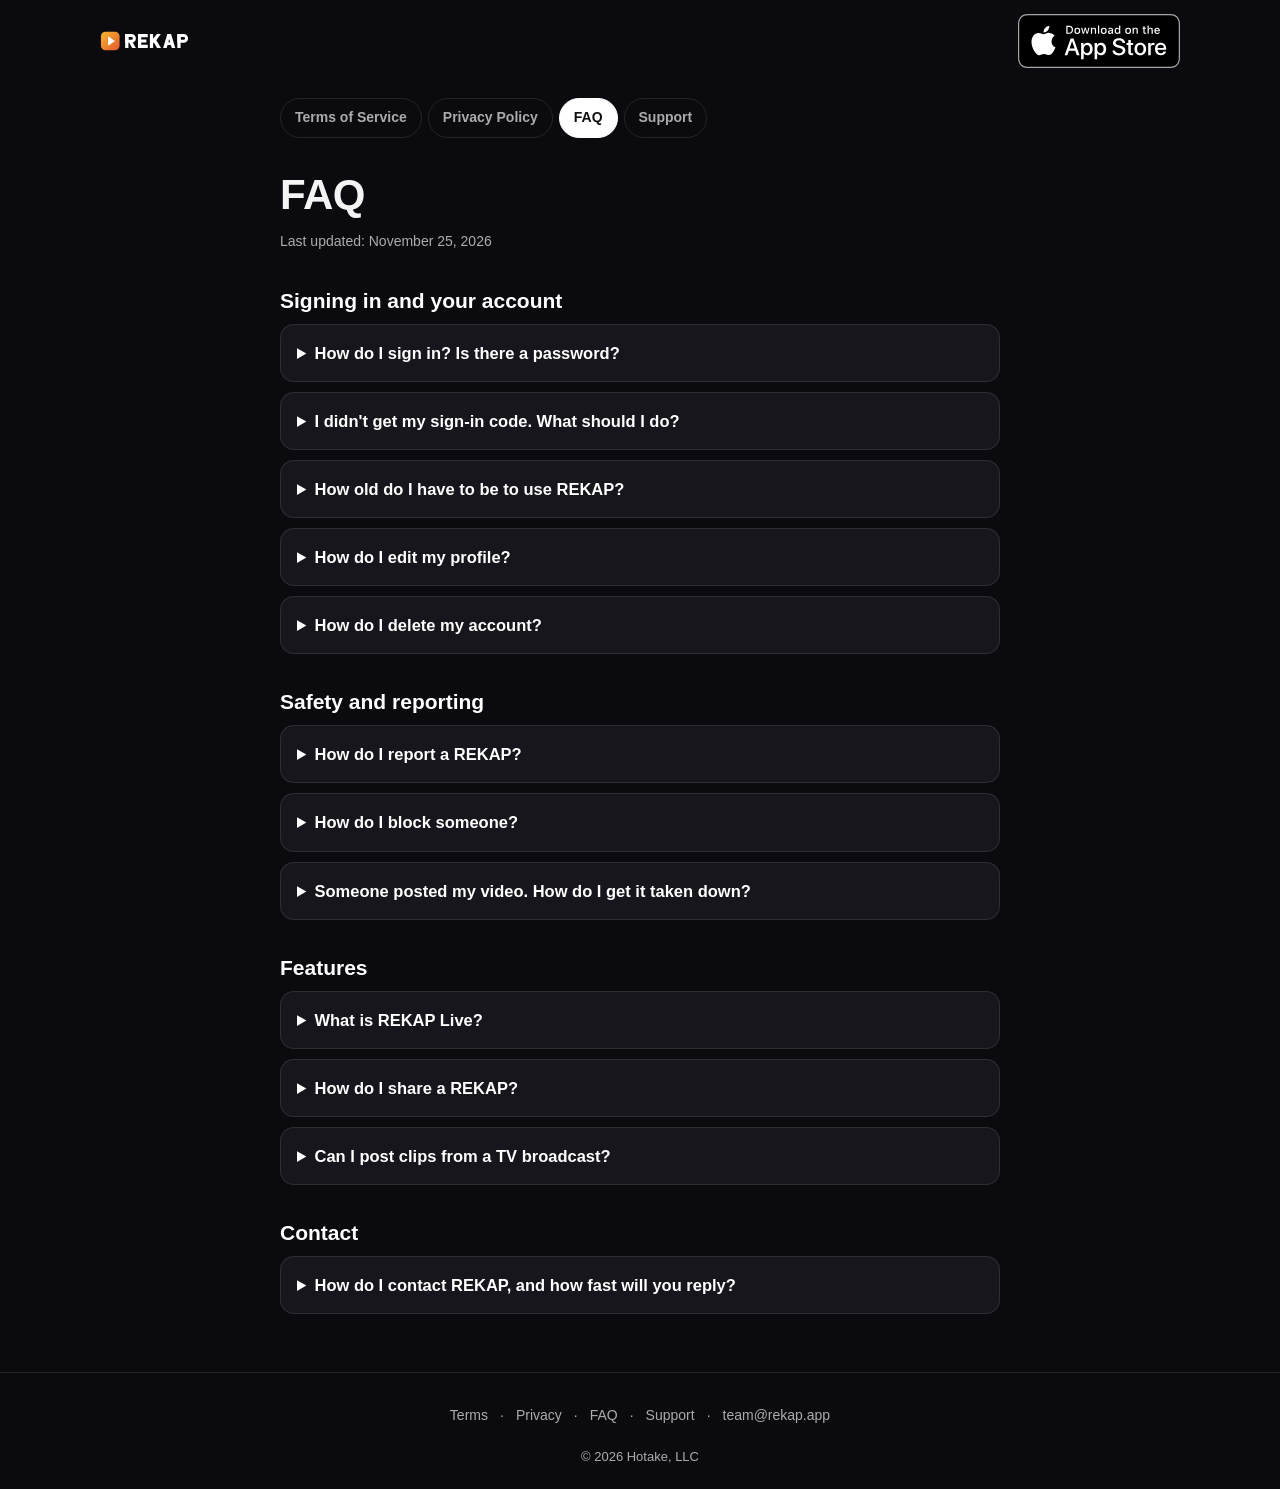
==== faq/index.html @ 183a6a72 "REKAP website: new landing (REVENUE + SPORTS designs, app screens, App Store badge) (static, rendere" ====
<!DOCTYPE html>
<html lang="en">
<head>
    <meta charset="utf-8">
    <meta name="viewport" content="width=device-width, initial-scale=1, viewport-fit=cover">
    <meta name="theme-color" content="#0b0b0f">
    <meta name="color-scheme" content="dark">
    <title>FAQ · REKAP</title>
    
<meta name="rekap-build" content="19198b7aa1d1">
<link rel="icon" href="../static/img/brand/favicon.svg" type="image/svg+xml">
<link rel="icon" href="../static/img/brand/favicon-32.png" type="image/png" sizes="32x32">
<link rel="apple-touch-icon" href="../static/img/brand/apple-touch-icon.png" sizes="180x180">
<link rel="canonical" href="https://rekap.app/faq">
<meta property="og:type" content="website">
<meta property="og:site_name" content="REKAP">
<meta property="og:url" content="https://rekap.app/faq">
<meta property="og:title" content="FAQ · REKAP">
<meta property="og:description" content="Answers about sign-in, age rules, reporting, deleting your account and more.">
<meta property="og:image" content="https://rekap.app/static/img/brand/rekap-og.png">
<meta property="og:image:width" content="1200">
<meta property="og:image:height" content="630">
<meta property="og:image:alt" content="REKAP">

<meta name="twitter:card" content="summary_large_image">
<meta name="twitter:title" content="FAQ · REKAP">
<meta name="twitter:description" content="Answers about sign-in, age rules, reporting, deleting your account and more.">
<meta name="twitter:image" content="https://rekap.app/static/img/brand/rekap-og.png">


<meta name="description" content="Answers about sign-in, age rules, reporting, deleting your account and more.">

    <link rel="stylesheet" href="../static/css/rekap-pages.css">
</head>
<body class="pg-legal">

<header class="pg-top">
    <a href="../index.html" class="pg-top-logo" aria-label="REKAP home"><img src="../static/img/brand/rekap-logo.svg" alt="REKAP" width="112" height="28"></a>
    <a class="pg-badge" href="../index.html#app-store-soon" data-cta="app-store-header"><img src="../static/img/badges/download-on-the-app-store.svg" alt="Download on the App Store" width="120" height="40"></a>
</header>
<main class="pg-doc">
    <nav class="pg-tabs" aria-label="Help and legal pages">
        <a href="../terms/index.html">Terms of Service</a><a href="../privacy/index.html">Privacy Policy</a><a href="../faq/index.html" aria-current="page">FAQ</a><a href="../support/index.html">Support</a>
    </nav>
    <h1>FAQ</h1>
    <p class="pg-updated">Last updated: <time datetime="2026-11-25">November 25, 2026</time></p>
    <article class="pg-prose">
        <section id="account">
  <h2>Signing in and your account</h2>
    <details>
    <summary>How do I sign in? Is there a password?</summary>
    <p>There are no passwords. Enter your email address and we'll email you a 6-digit code. Type it in to sign in. The code works for 10 minutes and you get 5 tries. If you're new, you'll then pick a username and display name, enter your birthdate, and agree to our <a href="../terms/index.html">Terms</a> and <a href="../privacy/index.html">Privacy Policy</a>.</p>
  </details>

  <details>
    <summary>I didn't get my sign-in code. What should I do?</summary>
    <p>Check your spam or junk folder first, and make sure you typed your email address correctly. If it still isn't there, wait 30 seconds and tap to resend; a new code replaces the old one. If codes never arrive, email <a href="mailto:team@rekap.app">team@rekap.app</a>.</p>
  </details>
    <details>
    <summary>How old do I have to be to use REKAP?</summary>
    <p>You must be at least 13. If a birthdate under 13 is entered at sign-up, sign-up stops and the account that was just created, along with its email address, is deleted. Booking or hosting a REKAP Live show is for people 18 and older only. If your account was made before we asked for birthdays, we'll ask once the first time you try to use Live; if it shows you're under 13, the account is deleted.</p>
  </details>

  <details>
    <summary>How do I edit my profile?</summary>
    <p>Go to your profile and edit it to change your display name, profile photo, bio, profile link, and favourite sports and teams. Remember that your profile is public.</p>
  </details>
    <details>
    <summary>How do I delete my account?</summary>
    <p>Go to <strong>Settings → Delete account</strong> and type to confirm. It takes effect immediately and signs you out everywhere: your REKAPs, comments, likes, follows, Live bookings and profile details (email, username, photo, birthdate and more) are deleted. Messages you already sent stay in the other person's Inbox, shown as "Deleted account" with no link to you, and the few records we must keep are listed in the <a href="../privacy/index.html#retention">Privacy Policy</a>. Backups are cleared within 30 days.</p>
  </details>

</section>

<section id="safety">
  <h2>Safety and reporting</h2>
    <details>
    <summary>How do I report a REKAP?</summary>
    <p>On any REKAP that isn't yours, tap "…" then <strong>Report</strong>, and pick a reason: Spam, Harassment or bullying, Hate, Sexual content, Violence or dangerous acts, Copyright / I own this content, or Something else. We review reports, act within 24 hours where possible, and may remove content or suspend accounts.</p>
  </details>

  <details>
    <summary>How do I block someone?</summary>
    <p>Open the person's profile and choose Block. Blocked people can't message you, and you won't show up in their Send or search suggestions.</p>
  </details>
  <details>
    <summary>Someone posted my video. How do I get it taken down?</summary>
    <p>Use <strong>Report → "Copyright / I own this content"</strong> on that REKAP, or email <a href="mailto:team@rekap.app">team@rekap.app</a> with your contact info, a description of your work, the REKAP link, a statement that you believe in good faith the use isn't authorised, a statement that your info is accurate and you're the owner or authorised to act for them, and your signature. Repeat infringers lose their accounts.</p>
  </details>
</section>

<section id="features">
  <h2>Features</h2>
  <details>
    <summary>What is REKAP Live?</summary>
    <p>REKAP Live lets you book a time slot and host a live show, or tune in to someone else's. Tap <strong>Notify me</strong> on an upcoming show and we'll message your Inbox when it starts. Booking or hosting a show is for people 18 and older.</p>
  </details>
  <details>
    <summary>How do I share a REKAP?</summary>
    <p>Use Send to share a REKAP with someone in your Inbox, or copy its link. Shared <strong>/r/</strong> links let anyone watch that one REKAP, even if they aren't signed in.</p>
  </details>
  <details>
    <summary>Can I post clips from a TV broadcast?</summary>
    <p>No. Only post content you own or have the rights to. TV or broadcast footage, league footage, and other people's clips aren't allowed unless you have permission. See our <a href="../terms/index.html">Terms</a>.</p>
  </details>
</section>

<section id="contact">
  <h2>Contact</h2>
  <details>
    <summary>How do I contact REKAP, and how fast will you reply?</summary>
    <p>Email <a href="mailto:team@rekap.app">team@rekap.app</a>. We reply within 2 business days. For urgent safety issues, use Report in the app right away. Visit our <a href="../support/index.html">Support</a> page for more.</p>
  </details>
</section>

    </article>
</main>

<footer class="pg-footer">
    <nav aria-label="Legal and help">
        <a href="../terms/index.html">Terms</a><span aria-hidden="true">·</span>
        <a href="../privacy/index.html">Privacy</a><span aria-hidden="true">·</span>
        <a href="../faq/index.html">FAQ</a><span aria-hidden="true">·</span>
        <a href="../support/index.html">Support</a><span aria-hidden="true">·</span>
        <a href="mailto:team@rekap.app">team@rekap.app</a>
    </nav>
    <p>© 2026 Hotake, LLC</p>
</footer>
</body>
</html>
---- static/css/rekap-pages.css ----
/* REKAP public pages: landing (/), Terms, Privacy, FAQ, Support. No framework, no JS. */
:root {
    --bg: #0b0b0f; --card: #16161c; --line: rgba(255,255,255,.1); --text: #f4f4f5; --muted: rgba(255,255,255,.66);
    --orange: #FF7300; --grad: linear-gradient(105deg, #F5B82E 0%, #FF7300 45%, #E4362E 100%);
}
* { box-sizing: border-box; }
html { -webkit-text-size-adjust: 100%; }
body { margin: 0; background: var(--bg); color: var(--text); font: 16px/1.55 -apple-system, BlinkMacSystemFont, "Segoe UI", Roboto, Helvetica, Arial, sans-serif;
    -webkit-font-smoothing: antialiased; min-height: 100vh; display: flex; flex-direction: column; }
main { flex: 1; }
a { color: inherit; }
img { max-width: 100%; }

.pg-top { display: flex; align-items: center; justify-content: space-between; gap: 12px; padding: max(env(safe-area-inset-top), 14px) 20px 14px;
    max-width: 1120px; width: 100%; margin: 0 auto; }
.pg-top-logo img { display: block; height: 26px; width: auto; }
.pg-btn { display: inline-flex; align-items: center; justify-content: center; min-height: 44px; padding: 0 20px; border-radius: 999px;
    font-weight: 700; font-size: 15px; text-decoration: none; white-space: nowrap; }
.pg-btn-ghost { border: 1px solid var(--line); background: rgba(255,255,255,.04); }
.pg-btn-ghost:hover { background: rgba(255,255,255,.1); }
.pg-btn-primary { background: var(--grad); color: #fff; box-shadow: 0 8px 30px rgba(255,115,0,.28); }
.pg-btn-primary:hover { filter: brightness(1.06); }

/* Landing (mobile first). REVENUE + SPORTS designs rebuilt in HTML/CSS. */
.pg-landing { background: var(--bg); }
.pg-top-center { justify-content: center; padding-top: max(env(safe-area-inset-top), 22px); padding-bottom: 4px; }
.pg-top-center .pg-top-logo img { height: 34px; }
.pg-badge { display: inline-flex; border-radius: 10px; flex: none; }
.pg-badge img { display: block; height: auto; width: 162px; }
.pg-landing a:focus-visible, .pg-prose summary:focus-visible { outline: 3px solid #FF9A3C; outline-offset: 3px; }
.pg-ic { width: 22px; height: 22px; flex: none; fill: none; stroke: currentColor; stroke-width: 2; stroke-linecap: round; stroke-linejoin: round; }
.pg-ic-wrap { display: inline-flex; align-items: center; justify-content: center; width: 44px; height: 44px; flex: none; border-radius: 14px;
    color: #FF9A3C; background: rgba(255,115,0,.12); border: 1px solid rgba(255,115,0,.22); }
.pg-grad { background: var(--grad); -webkit-background-clip: text; background-clip: text; color: transparent; }
.pg-display { margin: 0; font-weight: 900; text-transform: uppercase; letter-spacing: -.02em; line-height: .98; font-size: clamp(28px, 8.7vw, 76px); }
.pg-display span { display: block; }
.pg-rev-sub { margin: 16px auto 0; max-width: 520px; color: rgba(255,255,255,.82); font-size: clamp(17px, 4.6vw, 21px); line-height: 1.4; }
.pg-cta-row { display: flex; justify-content: center; margin-top: 24px; }

/* 1. REVENUE */
.pg-rev { position: relative; margin: 0 auto; padding: 18px 20px 8px; text-align: center; overflow: hidden;
    background: radial-gradient(60% 46% at 50% 72%, rgba(255,115,0,.30), transparent 72%), radial-gradient(70% 30% at 50% 0%, rgba(255,115,0,.14), transparent 70%); }
.pg-rev-art { position: relative; width: min(100%, 400px); aspect-ratio: 400 / 440; margin: 18px auto 0; }
.pg-post { position: absolute; left: 4%; top: 6%; width: 76%; padding: 4.5%; border-radius: 26px; background: linear-gradient(160deg, #26262e, #16161c);
    border: 1.5px solid rgba(255,140,40,.65); box-shadow: 0 0 0 1px rgba(0,0,0,.6) inset, 0 0 40px rgba(255,115,0,.35); transform: rotate(-3deg); }
.pg-post-media { position: relative; aspect-ratio: 16 / 10; border-radius: 16px; overflow: hidden;
    background: radial-gradient(10% 8% at 18% 30%, #fff9 0, transparent 100%), radial-gradient(10% 8% at 40% 24%, #fff8 0, transparent 100%),
        radial-gradient(10% 8% at 70% 22%, #fff8 0, transparent 100%), radial-gradient(12% 9% at 90% 30%, #fff7 0, transparent 100%),
        linear-gradient(180deg, #121a30 0%, #233154 38%, #1a3a24 54%, #2c6b2f 70%, #1f5224 100%); }
.pg-post-media::after { content: ""; position: absolute; left: -10%; right: -10%; bottom: 14%; height: 2px; background: rgba(255,255,255,.55);
    box-shadow: 0 -16px 0 rgba(255,255,255,.3), 0 14px 0 rgba(255,255,255,.35); transform: perspective(200px) rotateX(40deg); }
.pg-play { position: absolute; left: 50%; top: 50%; width: 22%; aspect-ratio: 1; transform: translate(-50%, -50%); display: grid; place-items: center; z-index: 2;
    border-radius: 50%; border: 2px solid rgba(255,255,255,.85); background: rgba(0,0,0,.35); color: #fff; }
.pg-play .pg-ic { width: 46%; height: 46%; fill: #fff; stroke: #fff; margin-left: 6%; }
.pg-post-ball { position: absolute; right: -6%; bottom: -14%; width: 52%; height: auto; transform: rotate(-18deg); z-index: 1; filter: drop-shadow(0 6px 14px rgba(0,0,0,.6)); }
.pg-post-meta { display: flex; align-items: center; gap: 10px; margin-top: 4.5%; }
.pg-avatar { width: 15%; aspect-ratio: 1; flex: none; display: grid; place-items: center; border-radius: 50%; background: #2a2a33; color: #d9d9de;
    border: 2px solid #FF7300; }
.pg-avatar .pg-ic { width: 56%; height: 56%; }
.pg-lines { flex: 1; display: grid; gap: 7px; }
.pg-lines i { display: block; height: 8px; border-radius: 6px; background: rgba(255,255,255,.22); }
.pg-lines i + i { width: 66%; }
.pg-coin { position: absolute; right: 2%; top: 0; width: 30%; aspect-ratio: 1; display: grid; place-items: center; border-radius: 50%; z-index: 3; color: #fff;
    background: radial-gradient(circle at 35% 30%, #FFE27A, #F5B82E 45%, #D98A08 100%); box-shadow: 0 0 0 5px #E8A21A inset, 0 0 46px rgba(245,184,46,.7), 0 10px 22px rgba(0,0,0,.45); }
.pg-coin .pg-ic { width: 50%; height: 50%; stroke-width: 2.4; }
.pg-spark { position: absolute; right: -1%; top: -6%; width: 18%; aspect-ratio: 1; z-index: 3; }
.pg-spark i { position: absolute; width: 9%; height: 34%; border-radius: 4px; background: #F5B82E; transform-origin: 50% 100%; left: 0; bottom: 30%; }
.pg-spark i:nth-child(1) { transform: rotate(-10deg); left: 10%; }
.pg-spark i:nth-child(2) { transform: rotate(35deg); left: 50%; }
.pg-spark i:nth-child(3) { transform: rotate(75deg); left: 72%; bottom: 0; }
.pg-ticket { position: absolute; left: 0; top: 56%; width: 72%; padding: 6% 7%; display: flex; align-items: center; justify-content: center; gap: 8px; z-index: 4;
    color: #fff; font-weight: 900; font-size: clamp(17px, 5.4vw, 24px); letter-spacing: .01em; transform: rotate(-9deg); border-radius: 12px;
    background: linear-gradient(100deg, #FF8A1E, #FF5A1F 55%, #E4362E);
    -webkit-mask: radial-gradient(circle 13px at 0 50%, transparent 98%, #000) left / 51% 100% no-repeat, radial-gradient(circle 13px at 100% 50%, transparent 98%, #000) right / 51% 100% no-repeat;
            mask: radial-gradient(circle 13px at 0 50%, transparent 98%, #000) left / 51% 100% no-repeat, radial-gradient(circle 13px at 100% 50%, transparent 98%, #000) right / 51% 100% no-repeat; }
.pg-ticket::after { content: ""; position: absolute; right: 18%; top: 12%; bottom: 12%; border-right: 2px dashed rgba(0,0,0,.45); }
.pg-ticket .pg-ic { width: 1.2em; height: 1.2em; stroke-width: 2.4; }
.pg-chart { position: absolute; right: 2%; bottom: 0; width: 46%; height: 30%; display: flex; align-items: flex-end; gap: 7%; z-index: 2; }
.pg-chart i { flex: 1; border-radius: 8px 8px 3px 3px; background: linear-gradient(180deg, #FF8A1E, #E4362E); box-shadow: 0 0 22px rgba(255,115,0,.5); }
.pg-chart i:nth-child(1) { height: 26%; background: linear-gradient(180deg, #F5B82E, #FF8A1E); }
.pg-chart i:nth-child(2) { height: 42%; background: linear-gradient(180deg, #F5B82E, #FF7300); }
.pg-chart i:nth-child(3) { height: 66%; }
.pg-chart i:nth-child(4) { height: 92%; }
.pg-arrow { position: absolute; left: -46%; bottom: 46%; width: 130%; height: auto; overflow: visible; }

/* 2. SPORTS */
.pg-every { position: relative; margin: 24px auto 0; padding: 40px 20px 36px; text-align: center; overflow: hidden;
    background: radial-gradient(70% 50% at 50% 50%, rgba(255,115,0,.24), transparent 72%); }
.pg-emoji-row { list-style: none; margin: 0 auto; padding: 0; display: flex; justify-content: space-between; align-items: center; max-width: 520px; }
.pg-emoji-row li { width: 18%; }
.pg-emoji-row img { display: block; width: 100%; height: auto; filter: drop-shadow(0 0 16px rgba(255,115,0,.55)); }
.pg-emoji-row:first-child { margin-bottom: 34px; }
.pg-emoji-row-2 { margin-top: 34px; }
.pg-emoji-row li:nth-child(odd) { transform: translateY(14px); }
.pg-emoji-row li:nth-child(3) { transform: translateY(-12px); }
.pg-emoji-row-2 li:nth-child(odd) { transform: translateY(-10px); }
.pg-emoji-row-2 li:nth-child(3) { transform: translateY(18px); }
@media (prefers-reduced-motion: no-preference) {
    .pg-emoji-row img { animation: pg-float 5s ease-in-out infinite; will-change: transform; }
    .pg-emoji-row li:nth-child(2n) img { animation-delay: -1.6s; }
    .pg-emoji-row li:nth-child(3n) img { animation-delay: -3.1s; }
    html { scroll-behavior: smooth; }
}
@keyframes pg-float { 0%, 100% { transform: translateY(0); } 50% { transform: translateY(-8px); } }

/* 3. App screen showcase: swipe row on phones, staggered row on desktop. CSS frame only. */
.pg-showcase { max-width: 1180px; margin: 0 auto; padding: 48px 0 0; text-align: center; }
.pg-shots { list-style: none; margin: 18px 0 0; padding: 8px 20px 24px; display: flex; gap: 16px; overflow-x: auto; text-align: left;
    scroll-snap-type: x mandatory; scroll-padding: 0 20px; -webkit-overflow-scrolling: touch; scrollbar-width: none; }
.pg-shots::-webkit-scrollbar { display: none; }
.pg-shot { flex: 0 0 auto; width: min(62vw, 240px); scroll-snap-align: center; }
.pg-shot figure { margin: 0; }
.pg-frame { position: relative; border-radius: 36px; padding: 8px; background: #1c1c22; border: 1px solid rgba(255,255,255,.14);
    box-shadow: 0 22px 60px rgba(0,0,0,.55), 0 0 0 1px #000 inset; }
.pg-screen { position: relative; border-radius: 28px; overflow: hidden; background: #000; }
.pg-screen::before { content: ""; position: absolute; top: 8px; left: 50%; width: 31%; height: 19px; transform: translateX(-50%); border-radius: 12px; background: #000;
    box-shadow: 0 0 0 1px rgba(255,255,255,.06); }
.pg-status { height: 34px; display: flex; align-items: center; padding-left: 10%; font-size: 12px; font-weight: 700; color: #fff; letter-spacing: .01em; background: #0b0b0f; }
.pg-screen img { display: block; width: 100%; height: auto; }
.pg-shot figcaption { margin-top: 14px; text-align: center; font-weight: 700; font-size: 15px; color: var(--text); }

/* Rest of the page */
.pg-eyebrow { display: inline-flex; align-items: center; gap: 8px; margin: 0 0 10px; font-size: 12px; font-weight: 800; letter-spacing: .16em;
    text-transform: uppercase; color: #FF9A3C; }
.pg-lede { margin: 0 auto; max-width: 560px; color: var(--muted); font-size: 17px; }
.pg-section { max-width: 1120px; margin: 0 auto; padding: 56px 20px 8px; text-align: center; }
.pg-h2 { text-wrap: balance; margin: 0 0 12px; font-size: clamp(28px, 7.4vw, 44px); line-height: 1.1; letter-spacing: -.02em; font-weight: 900; }
.pg-section h3 { margin: 0; font-size: 18px; line-height: 1.3; }
.pg-live-dot { width: 8px; height: 8px; border-radius: 50%; background: #E4362E; box-shadow: 0 0 0 4px rgba(228,54,46,.25); }
.pg-note { margin: 18px 0 0; color: var(--muted); font-size: 14px; }
.pg-grid { list-style: none; margin: 26px 0 0; padding: 0; display: grid; gap: 12px; text-align: left; }
.pg-tile { background: var(--card); border: 1px solid var(--line); border-radius: 20px; padding: 18px; }
.pg-tile h3 { margin-top: 14px; }
.pg-tile p { margin: 6px 0 0; color: var(--muted); font-size: 15px; }
.pg-links { margin: 20px 0 0; color: var(--muted); }
.pg-links a { color: #FF9A3C; font-weight: 700; text-underline-offset: 3px; }
.pg-more { display: inline-flex; align-items: center; gap: 6px; text-decoration: none; padding: 10px 4px; }
.pg-more .pg-ic { width: 18px; height: 18px; }
.pg-faq .pg-prose { max-width: 760px; margin: 24px auto 0; text-align: left; }
.pg-final { max-width: 1120px; margin: 56px auto 48px; padding: 40px 20px; text-align: center; border-radius: 28px;
    background: radial-gradient(80% 120% at 50% 0%, rgba(255,115,0,.28), transparent 70%), var(--card); border: 1px solid rgba(255,115,0,.25);
    width: calc(100% - 32px); scroll-margin-top: 24px; }
.pg-final img[alt=""] { width: 64px; height: 64px; filter: drop-shadow(0 10px 30px rgba(255,115,0,.45)); }
.pg-final h2 { font-size: clamp(26px, 7vw, 40px); line-height: 1.1; letter-spacing: -.02em; margin: 14px 0 8px; font-weight: 900; }
.pg-final .pg-lede { margin-bottom: 22px; }

/* App Store toast (CSS :target, no JS) while REKAP_APP_STORE_URL is unset */
.pg-toast { display: none; position: fixed; left: 50%; bottom: max(env(safe-area-inset-bottom), 20px); z-index: 20; transform: translateX(-50%);
    align-items: center; gap: 6px; padding: 10px 8px 10px 18px; border-radius: 999px; background: #fff; color: #111; font-weight: 700; font-size: 15px;
    white-space: nowrap; box-shadow: 0 12px 40px rgba(0,0,0,.5); }
.pg-toast:target { display: inline-flex; }
.pg-toast a { display: inline-grid; place-items: center; width: 32px; height: 32px; border-radius: 50%; color: #111; }
.pg-toast .pg-ic { width: 18px; height: 18px; }
@media (prefers-reduced-motion: no-preference) {
    .pg-toast:target { animation: pg-toast 4s ease forwards; }
}
@keyframes pg-toast { 0% { opacity: 0; transform: translate(-50%, 12px); } 8%, 85% { opacity: 1; transform: translate(-50%, 0); } 100% { opacity: 0; visibility: hidden; } }

@media (min-width: 760px) {
    .pg-grid { grid-template-columns: repeat(2, 1fr); gap: 16px; }
    .pg-section { padding-top: 88px; }
    .pg-emoji-row { max-width: 900px; }
    .pg-emoji-row li { width: 13%; }
}
@media (min-width: 1000px) {
    .pg-rev { padding-top: 32px; }
    .pg-rev-sub { max-width: 640px; }
    .pg-rev-art { width: 460px; }
    .pg-every { padding: 64px 20px 56px; }
    .pg-emoji-row { max-width: 1040px; }
    .pg-emoji-row li { width: 11%; }
    .pg-shots { overflow: visible; justify-content: center; gap: 28px; padding: 24px 20px 64px; }
    .pg-shot { width: 230px; }
    .pg-shot:nth-child(even) { transform: translateY(48px); }
    .pg-grid { grid-template-columns: repeat(4, 1fr); }
    .pg-grid-3 { grid-template-columns: repeat(3, 1fr); }
}

/* Legal + help */
.pg-doc { max-width: 760px; width: 100%; margin: 0 auto; padding: 12px 20px 48px; }
.pg-tabs { display: flex; gap: 6px; overflow-x: auto; padding: 4px 0 18px; scrollbar-width: none; }
.pg-tabs a { flex: none; padding: 8px 14px; border-radius: 999px; border: 1px solid var(--line); text-decoration: none; font-size: 14px; font-weight: 600; color: var(--muted); }
.pg-tabs a[aria-current="page"] { background: #fff; color: #111; border-color: #fff; }
.pg-doc h1 { font-size: clamp(30px, 7vw, 42px); margin: 6px 0 4px; letter-spacing: -.01em; }
.pg-updated { margin: 0 0 24px; color: var(--muted); font-size: 14px; }
.pg-prose { font-size: 16.5px; line-height: 1.7; color: rgba(255,255,255,.86); }
.pg-prose h2 { font-size: 21px; line-height: 1.3; margin: 34px 0 10px; color: #fff; scroll-margin-top: 16px; }
.pg-prose p, .pg-prose ul, .pg-prose ol { margin: 0 0 14px; }
.pg-prose ul, .pg-prose ol { padding-left: 22px; }
.pg-prose li { margin: 4px 0; }
.pg-prose a { color: #FF9A3C; text-underline-offset: 2px; }
.pg-prose strong { color: #fff; }
.pg-prose nav { background: var(--card); border: 1px solid var(--line); border-radius: 16px; padding: 14px 18px; margin-bottom: 8px; }
.pg-prose nav ol { margin: 0; columns: 2 220px; }
.pg-prose details { border: 1px solid var(--line); background: var(--card); border-radius: 14px; margin: 10px 0; }
.pg-prose summary { cursor: pointer; padding: 14px 16px; font-weight: 700; color: #fff; list-style-position: inside; }
.pg-prose details p { padding: 0 16px 4px; }

.pg-footer { border-top: 1px solid var(--line); padding: 22px 20px max(env(safe-area-inset-bottom), 22px); text-align: center; color: var(--muted); font-size: 14px; }
.pg-footer nav { display: flex; flex-wrap: wrap; justify-content: center; align-items: center; gap: 4px 10px; }
.pg-footer nav a { text-decoration: none; padding: 10px 2px; }
.pg-footer nav a:hover { color: #fff; }
.pg-footer p { margin: 10px 0 0; font-size: 13px; }

/* Tip / ticket pages (payments/templates/payments) */
.pg-pay-card { max-width: 520px; }
.pg-pay-note { color: var(--muted); }
.pg-pay-error { background: rgba(239,68,68,.14); border: 1px solid rgba(239,68,68,.4); color: #fecaca; padding: 10px 14px; border-radius: 12px; }
.pg-pay-form { display: flex; flex-direction: column; gap: 16px; }
.pg-pay-amounts { border: 0; padding: 0; margin: 0; display: flex; flex-wrap: wrap; gap: 10px; }
.pg-pay-amounts legend { margin-bottom: 8px; font-weight: 700; }
.pg-pay-chip input { position: absolute; opacity: 0; }
.pg-pay-chip span { display: inline-flex; min-width: 64px; min-height: 44px; align-items: center; justify-content: center; padding: 0 16px;
    border-radius: 999px; border: 1px solid var(--line); font-weight: 800; cursor: pointer; }
.pg-pay-chip input:checked + span { background: var(--grad); border-color: transparent; color: #fff; }
.pg-pay-chip input:focus-visible + span { outline: 2px solid #FF9A3C; outline-offset: 2px; }
.pg-pay-field { display: flex; flex-direction: column; gap: 6px; font-size: 14px; color: var(--muted); }
.pg-pay-field input { min-height: 44px; border-radius: 12px; border: 1px solid var(--line); background: var(--card); color: var(--text); padding: 0 14px; font-size: 16px; }
.pg-pay-small { font-size: 13px; color: var(--muted); }
.pg-pay-price { font-size: 32px; font-weight: 900; margin: 8px 0 16px; }
.pg-pay-price span { font-size: 14px; font-weight: 600; color: var(--muted); margin-left: 8px; }
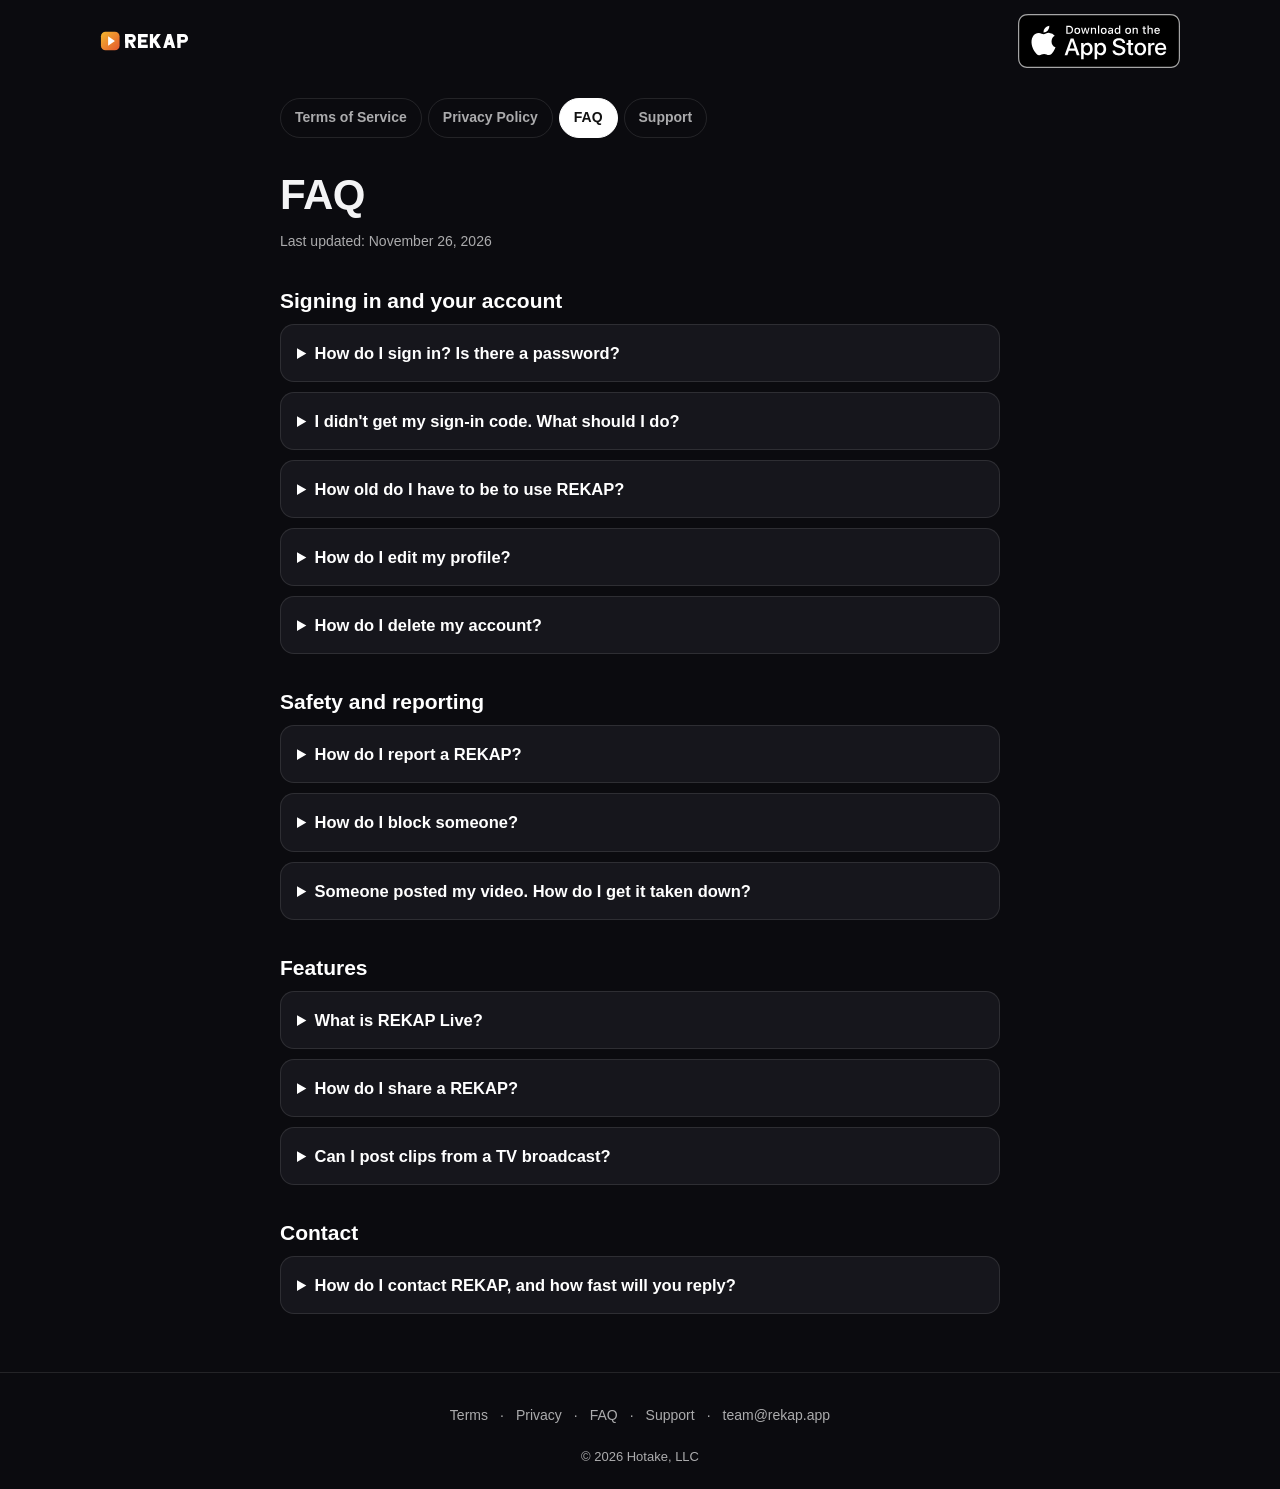
==== commit 2dc6a6aa: "REKAP website: Kaplan hero art, sticky header (How it works / REKAP Live / Sign in / Sign up), How i" ====
--- a/faq/index.html
+++ b/faq/index.html
@@ -3,11 +3,11 @@
 <head>
     <meta charset="utf-8">
     <meta name="viewport" content="width=device-width, initial-scale=1, viewport-fit=cover">
-    <meta name="theme-color" content="#0b0b0f">
+    <meta name="theme-color" content="#0b0b0b">
     <meta name="color-scheme" content="dark">
     <title>FAQ · REKAP</title>
     
-<meta name="rekap-build" content="19198b7aa1d1">
+<meta name="rekap-build" content="dd9adfcdf3e6">
 <link rel="icon" href="../static/img/brand/favicon.svg" type="image/svg+xml">
 <link rel="icon" href="../static/img/brand/favicon-32.png" type="image/png" sizes="32x32">
 <link rel="apple-touch-icon" href="../static/img/brand/apple-touch-icon.png" sizes="180x180">
@@ -17,20 +17,23 @@
 <meta property="og:url" content="https://rekap.app/faq">
 <meta property="og:title" content="FAQ · REKAP">
 <meta property="og:description" content="Answers about sign-in, age rules, reporting, deleting your account and more.">
-<meta property="og:image" content="https://rekap.app/static/img/brand/rekap-og.png">
+<meta property="og:image" content="https://rekap.app/static/img/brand/rekap-share-1200x630.png">
+<meta property="og:image:secure_url" content="https://rekap.app/static/img/brand/rekap-share-1200x630.png">
+<meta property="og:image:type" content="image/png">
 <meta property="og:image:width" content="1200">
 <meta property="og:image:height" content="630">
-<meta property="og:image:alt" content="REKAP">
+<meta property="og:image:alt" content="REKAP — Sports recaps &amp; live shows">
 
 <meta name="twitter:card" content="summary_large_image">
 <meta name="twitter:title" content="FAQ · REKAP">
 <meta name="twitter:description" content="Answers about sign-in, age rules, reporting, deleting your account and more.">
-<meta name="twitter:image" content="https://rekap.app/static/img/brand/rekap-og.png">
-
+<meta name="twitter:image" content="https://rekap.app/static/img/brand/rekap-share-1200x630.png">
+<meta name="twitter:image:alt" content="REKAP — Sports recaps &amp; live shows">
 
 <meta name="description" content="Answers about sign-in, age rules, reporting, deleting your account and more.">
 
     <link rel="stylesheet" href="../static/css/rekap-pages.css">
+    
 </head>
 <body class="pg-legal">
 
@@ -43,7 +46,7 @@
         <a href="../terms/index.html">Terms of Service</a><a href="../privacy/index.html">Privacy Policy</a><a href="../faq/index.html" aria-current="page">FAQ</a><a href="../support/index.html">Support</a>
     </nav>
     <h1>FAQ</h1>
-    <p class="pg-updated">Last updated: <time datetime="2026-11-25">November 25, 2026</time></p>
+    <p class="pg-updated">Last updated: <time datetime="2026-11-26">November 26, 2026</time></p>
     <article class="pg-prose">
         <section id="account">
   <h2>Signing in and your account</h2>
@@ -93,7 +96,7 @@
   <h2>Features</h2>
   <details>
     <summary>What is REKAP Live?</summary>
-    <p>REKAP Live lets you book a time slot and host a live show, or tune in to someone else's. Tap <strong>Notify me</strong> on an upcoming show and we'll message your Inbox when it starts. Booking or hosting a show is for people 18 and older.</p>
+    <p>REKAP Live lets you book a time slot and host a live show, or tune in to someone else's. Tap <strong>Notify me</strong> on an upcoming show and we'll message your Inbox when it starts.</p>
   </details>
   <details>
     <summary>How do I share a REKAP?</summary>
--- a/static/css/rekap-pages.css
+++ b/static/css/rekap-pages.css
@@ -27,6 +27,14 @@
 .pg-top-center .pg-top-logo img { height: 34px; }
 .pg-badge { display: inline-flex; border-radius: 10px; flex: none; }
 .pg-badge img { display: block; height: auto; width: 162px; }
+/* Google Play PNG: 646x250 with 41px transparent padding; the visible 564x168 badge matches the 54px App Store badge. */
+.pg-cta-row { gap: 10px; flex-wrap: wrap; align-items: center; }
+.pg-cta-row .pg-badge img, .pg-final .pg-badge img { width: 150px; }                 /* phones: both badges on one row */
+.pg-cta-row .pg-badge-play img { width: 193px; margin: -12.5px; }                    /* visible 168x50 = App Store 150x50 */
+@media (min-width: 420px) {
+    .pg-cta-row .pg-badge img, .pg-final .pg-badge img { width: 162px; }
+    .pg-cta-row .pg-badge-play img { width: 208px; margin: -13.5px; }                /* visible 181x54 */
+}
 .pg-landing a:focus-visible, .pg-prose summary:focus-visible { outline: 3px solid #FF9A3C; outline-offset: 3px; }
 .pg-ic { width: 22px; height: 22px; flex: none; fill: none; stroke: currentColor; stroke-width: 2; stroke-linecap: round; stroke-linejoin: round; }
 .pg-ic-wrap { display: inline-flex; align-items: center; justify-content: center; width: 44px; height: 44px; flex: none; border-radius: 14px;
@@ -37,54 +45,66 @@
 .pg-rev-sub { margin: 16px auto 0; max-width: 520px; color: rgba(255,255,255,.82); font-size: clamp(17px, 4.6vw, 21px); line-height: 1.4; }
 .pg-cta-row { display: flex; justify-content: center; margin-top: 24px; }
 
+/* Landing header: sticky, dark; blur fades in as you scroll (scroll-driven, no JS). Fixed 64px: no shift. */
+.pg-nav { position: sticky; top: 0; z-index: 40; display: grid; grid-template-columns: auto 1fr; align-items: center; gap: 12px;
+    height: calc(64px + env(safe-area-inset-top)); padding: env(safe-area-inset-top) max(16px, env(safe-area-inset-right)) 0 max(16px, env(safe-area-inset-left));
+    background: rgba(11,11,11,.9); border-bottom: 1px solid transparent; }
+@supports (animation-timeline: scroll()) {
+    .pg-nav { background: rgba(11,11,11,0); animation: pg-nav-solid linear both; animation-timeline: scroll(); animation-range: 0 96px; }
+}
+@keyframes pg-nav-solid { to { background: rgba(11,11,11,.78); border-bottom-color: rgba(255,255,255,.08);
+    -webkit-backdrop-filter: blur(12px); backdrop-filter: blur(12px); } }
+.pg-nav-logo { justify-self: start; display: inline-flex; align-items: center; min-height: 44px; }
+.pg-nav-logo img { display: block; height: 28px; width: auto; }
+.pg-nav-links { display: none; gap: 4px; }
+.pg-nav-links a, .pg-nav-text { display: inline-flex; align-items: center; min-height: 44px; padding: 0 12px; border-radius: 999px;
+    font-size: 15px; font-weight: 600; text-decoration: none; color: rgba(255,255,255,.86); }
+.pg-nav-links a:hover, .pg-nav-text:hover { color: #fff; background: rgba(255,255,255,.06); }
+.pg-nav-auth { justify-self: end; display: flex; align-items: center; gap: 6px; }
+.pg-nav-text { display: none; }
+.pg-nav-pill { display: inline-flex; align-items: center; min-height: 44px; padding: 0 18px; border-radius: 999px; white-space: nowrap;
+    font-size: 15px; font-weight: 800; text-decoration: none; color: #fff; background: var(--grad); box-shadow: 0 6px 22px rgba(255,115,0,.3); }
+.pg-nav-pill:hover { filter: brightness(1.06); }
+.pg-nav-burger { display: inline-grid; place-items: center; width: 44px; height: 44px; border-radius: 12px; color: #fff; }
+.pg-nav-burger .pg-ic { width: 24px; height: 24px; }
+.pg-nav a:focus-visible, .pg-menu a:focus-visible { outline: 2px solid #FF9A3C; outline-offset: 2px; }
+.pg-menu { display: none; position: fixed; z-index: 45; left: 12px; right: 12px; top: calc(68px + env(safe-area-inset-top)); padding: 8px;
+    flex-direction: column; border-radius: 18px; background: #16161b; border: 1px solid var(--line); box-shadow: 0 24px 60px rgba(0,0,0,.6); }
+.pg-menu:target { display: flex; }
+.pg-menu { scroll-margin-top: calc(68px + env(safe-area-inset-top)); }   /* opening it doesn't scroll the page */
+.pg-menu a { display: flex; align-items: center; min-height: 48px; padding: 0 14px; border-radius: 12px; font-size: 17px; font-weight: 700; text-decoration: none; }
+.pg-menu a:hover { background: rgba(255,255,255,.06); }
+.pg-menu .pg-menu-close { position: absolute; top: 4px; right: 4px; width: 44px; min-height: 44px; padding: 0; justify-content: center; }
+.pg-menu .pg-menu-close .pg-ic { width: 20px; height: 20px; }
+[id="how-it-works"], [id="rekap-live"] { scroll-margin-top: 80px; }
+@media (min-width: 760px) {
+    .pg-nav { grid-template-columns: 1fr auto 1fr; padding-left: 28px; padding-right: 28px; }
+    .pg-nav-links { display: flex; }
+    .pg-nav-text { display: inline-flex; }
+    .pg-nav-burger, .pg-menu, .pg-menu:target { display: none; }
+}
+
+/* How it works: three numbered steps with Fluent 3D icons */
+.pg-step-list { list-style: none; padding: 0; }
+.pg-step { text-align: left; }
+.pg-step img { display: block; width: 64px; height: 64px; filter: drop-shadow(0 0 14px rgba(255,115,0,.45)); }
+.pg-step h3 { display: flex; align-items: center; gap: 10px; }
+.pg-step-n { display: inline-grid; place-items: center; width: 26px; height: 26px; flex: none; border-radius: 50%; font-size: 14px; font-weight: 900;
+    color: #fff; background: var(--grad); }
+
 /* 1. REVENUE */
 .pg-rev { position: relative; margin: 0 auto; padding: 18px 20px 8px; text-align: center; overflow: hidden;
     background: radial-gradient(60% 46% at 50% 72%, rgba(255,115,0,.30), transparent 72%), radial-gradient(70% 30% at 50% 0%, rgba(255,115,0,.14), transparent 70%); }
-.pg-rev-art { position: relative; width: min(100%, 400px); aspect-ratio: 400 / 440; margin: 18px auto 0; }
-.pg-post { position: absolute; left: 4%; top: 6%; width: 76%; padding: 4.5%; border-radius: 26px; background: linear-gradient(160deg, #26262e, #16161c);
-    border: 1.5px solid rgba(255,140,40,.65); box-shadow: 0 0 0 1px rgba(0,0,0,.6) inset, 0 0 40px rgba(255,115,0,.35); transform: rotate(-3deg); }
-.pg-post-media { position: relative; aspect-ratio: 16 / 10; border-radius: 16px; overflow: hidden;
-    background: radial-gradient(10% 8% at 18% 30%, #fff9 0, transparent 100%), radial-gradient(10% 8% at 40% 24%, #fff8 0, transparent 100%),
-        radial-gradient(10% 8% at 70% 22%, #fff8 0, transparent 100%), radial-gradient(12% 9% at 90% 30%, #fff7 0, transparent 100%),
-        linear-gradient(180deg, #121a30 0%, #233154 38%, #1a3a24 54%, #2c6b2f 70%, #1f5224 100%); }
-.pg-post-media::after { content: ""; position: absolute; left: -10%; right: -10%; bottom: 14%; height: 2px; background: rgba(255,255,255,.55);
-    box-shadow: 0 -16px 0 rgba(255,255,255,.3), 0 14px 0 rgba(255,255,255,.35); transform: perspective(200px) rotateX(40deg); }
-.pg-play { position: absolute; left: 50%; top: 50%; width: 22%; aspect-ratio: 1; transform: translate(-50%, -50%); display: grid; place-items: center; z-index: 2;
-    border-radius: 50%; border: 2px solid rgba(255,255,255,.85); background: rgba(0,0,0,.35); color: #fff; }
-.pg-play .pg-ic { width: 46%; height: 46%; fill: #fff; stroke: #fff; margin-left: 6%; }
-.pg-post-ball { position: absolute; right: -6%; bottom: -14%; width: 52%; height: auto; transform: rotate(-18deg); z-index: 1; filter: drop-shadow(0 6px 14px rgba(0,0,0,.6)); }
-.pg-post-meta { display: flex; align-items: center; gap: 10px; margin-top: 4.5%; }
-.pg-avatar { width: 15%; aspect-ratio: 1; flex: none; display: grid; place-items: center; border-radius: 50%; background: #2a2a33; color: #d9d9de;
-    border: 2px solid #FF7300; }
-.pg-avatar .pg-ic { width: 56%; height: 56%; }
-.pg-lines { flex: 1; display: grid; gap: 7px; }
-.pg-lines i { display: block; height: 8px; border-radius: 6px; background: rgba(255,255,255,.22); }
-.pg-lines i + i { width: 66%; }
-.pg-coin { position: absolute; right: 2%; top: 0; width: 30%; aspect-ratio: 1; display: grid; place-items: center; border-radius: 50%; z-index: 3; color: #fff;
-    background: radial-gradient(circle at 35% 30%, #FFE27A, #F5B82E 45%, #D98A08 100%); box-shadow: 0 0 0 5px #E8A21A inset, 0 0 46px rgba(245,184,46,.7), 0 10px 22px rgba(0,0,0,.45); }
-.pg-coin .pg-ic { width: 50%; height: 50%; stroke-width: 2.4; }
-.pg-spark { position: absolute; right: -1%; top: -6%; width: 18%; aspect-ratio: 1; z-index: 3; }
-.pg-spark i { position: absolute; width: 9%; height: 34%; border-radius: 4px; background: #F5B82E; transform-origin: 50% 100%; left: 0; bottom: 30%; }
-.pg-spark i:nth-child(1) { transform: rotate(-10deg); left: 10%; }
-.pg-spark i:nth-child(2) { transform: rotate(35deg); left: 50%; }
-.pg-spark i:nth-child(3) { transform: rotate(75deg); left: 72%; bottom: 0; }
-.pg-ticket { position: absolute; left: 0; top: 56%; width: 72%; padding: 6% 7%; display: flex; align-items: center; justify-content: center; gap: 8px; z-index: 4;
-    color: #fff; font-weight: 900; font-size: clamp(17px, 5.4vw, 24px); letter-spacing: .01em; transform: rotate(-9deg); border-radius: 12px;
-    background: linear-gradient(100deg, #FF8A1E, #FF5A1F 55%, #E4362E);
-    -webkit-mask: radial-gradient(circle 13px at 0 50%, transparent 98%, #000) left / 51% 100% no-repeat, radial-gradient(circle 13px at 100% 50%, transparent 98%, #000) right / 51% 100% no-repeat;
-            mask: radial-gradient(circle 13px at 0 50%, transparent 98%, #000) left / 51% 100% no-repeat, radial-gradient(circle 13px at 100% 50%, transparent 98%, #000) right / 51% 100% no-repeat; }
-.pg-ticket::after { content: ""; position: absolute; right: 18%; top: 12%; bottom: 12%; border-right: 2px dashed rgba(0,0,0,.45); }
-.pg-ticket .pg-ic { width: 1.2em; height: 1.2em; stroke-width: 2.4; }
-.pg-chart { position: absolute; right: 2%; bottom: 0; width: 46%; height: 30%; display: flex; align-items: flex-end; gap: 7%; z-index: 2; }
-.pg-chart i { flex: 1; border-radius: 8px 8px 3px 3px; background: linear-gradient(180deg, #FF8A1E, #E4362E); box-shadow: 0 0 22px rgba(255,115,0,.5); }
-.pg-chart i:nth-child(1) { height: 26%; background: linear-gradient(180deg, #F5B82E, #FF8A1E); }
-.pg-chart i:nth-child(2) { height: 42%; background: linear-gradient(180deg, #F5B82E, #FF7300); }
-.pg-chart i:nth-child(3) { height: 66%; }
-.pg-chart i:nth-child(4) { height: 92%; }
-.pg-arrow { position: absolute; left: -46%; bottom: 46%; width: 130%; height: auto; overflow: visible; }
+.pg-rev-art { position: relative; width: min(100%, 400px); aspect-ratio: 800 / 960; margin: 18px auto 0; }
+/* Owner artwork (800x960, opaque dark bg); edges fade into the section glow. */
+.pg-rev-img { display: block; width: 100%; height: auto;
+    -webkit-mask: linear-gradient(90deg, transparent, #000 12%, #000 88%, transparent), linear-gradient(180deg, transparent, #000 9%, #000 93%, transparent);
+    -webkit-mask-composite: source-in;
+            mask: linear-gradient(90deg, transparent, #000 12%, #000 88%, transparent), linear-gradient(180deg, transparent, #000 9%, #000 93%, transparent);
+            mask-composite: intersect; }
 
 /* 2. SPORTS */
-.pg-every { position: relative; margin: 24px auto 0; padding: 40px 20px 36px; text-align: center; overflow: hidden;
+.pg-every { position: relative; margin: 8px auto 0; padding: 40px 20px 36px; text-align: center; overflow: hidden;
     background: radial-gradient(70% 50% at 50% 50%, rgba(255,115,0,.24), transparent 72%); }
 .pg-emoji-row { list-style: none; margin: 0 auto; padding: 0; display: flex; justify-content: space-between; align-items: center; max-width: 520px; }
 .pg-emoji-row li { width: 18%; }
@@ -137,7 +157,7 @@
 .pg-more { display: inline-flex; align-items: center; gap: 6px; text-decoration: none; padding: 10px 4px; }
 .pg-more .pg-ic { width: 18px; height: 18px; }
 .pg-faq .pg-prose { max-width: 760px; margin: 24px auto 0; text-align: left; }
-.pg-final { max-width: 1120px; margin: 56px auto 48px; padding: 40px 20px; text-align: center; border-radius: 28px;
+.pg-final { max-width: 1120px; margin: 56px auto 48px; padding: 40px 12px; text-align: center; border-radius: 28px;
     background: radial-gradient(80% 120% at 50% 0%, rgba(255,115,0,.28), transparent 70%), var(--card); border: 1px solid rgba(255,115,0,.25);
     width: calc(100% - 32px); scroll-margin-top: 24px; }
 .pg-final img[alt=""] { width: 64px; height: 64px; filter: drop-shadow(0 10px 30px rgba(255,115,0,.45)); }
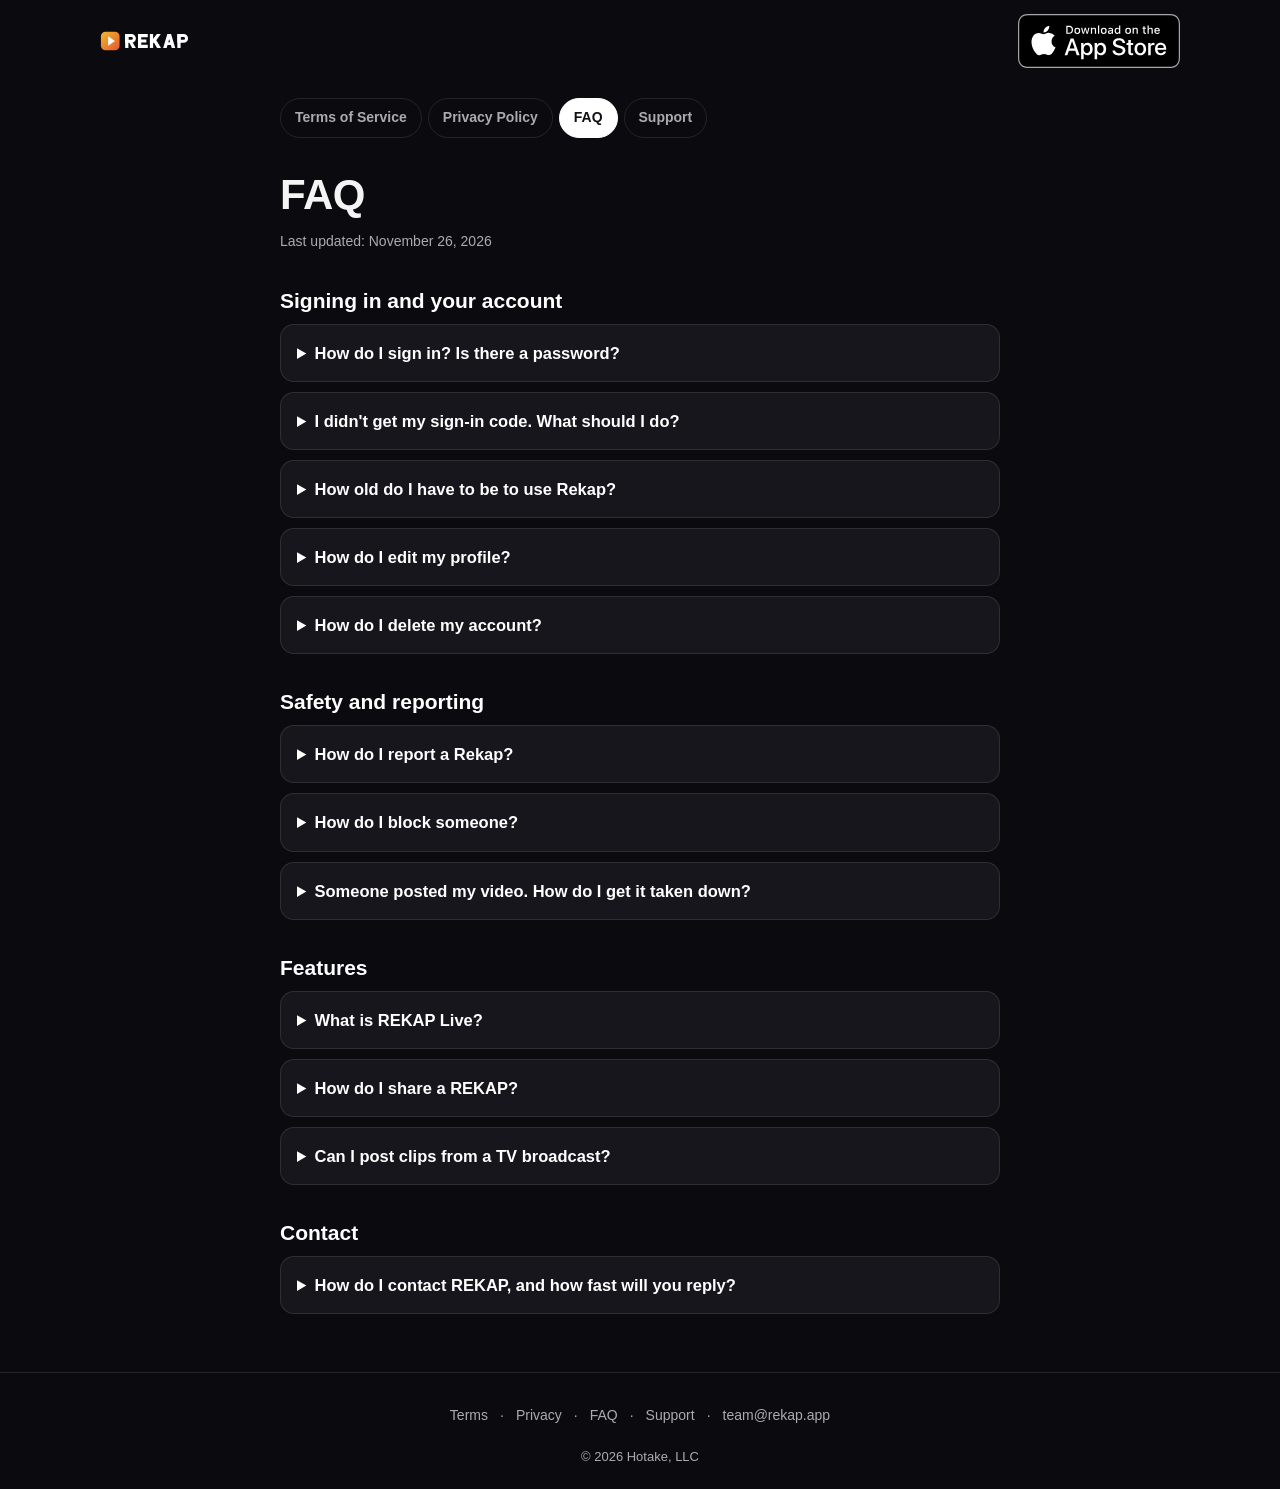
==== commit 4da18e0e: "REKAP website: "Rekap" in running text; Rekaps replace takes/posts/recaps; new link-preview card (re" ====
--- a/faq/index.html
+++ b/faq/index.html
@@ -7,7 +7,7 @@
     <meta name="color-scheme" content="dark">
     <title>FAQ · REKAP</title>
     
-<meta name="rekap-build" content="dd9adfcdf3e6">
+<meta name="rekap-build" content="2c3ff8c8fca2">
 <link rel="icon" href="../static/img/brand/favicon.svg" type="image/svg+xml">
 <link rel="icon" href="../static/img/brand/favicon-32.png" type="image/png" sizes="32x32">
 <link rel="apple-touch-icon" href="../static/img/brand/apple-touch-icon.png" sizes="180x180">
@@ -60,8 +60,8 @@
     <p>Check your spam or junk folder first, and make sure you typed your email address correctly. If it still isn't there, wait 30 seconds and tap to resend; a new code replaces the old one. If codes never arrive, email <a href="mailto:team@rekap.app">team@rekap.app</a>.</p>
   </details>
     <details>
-    <summary>How old do I have to be to use REKAP?</summary>
-    <p>You must be at least 13. If a birthdate under 13 is entered at sign-up, sign-up stops and the account that was just created, along with its email address, is deleted. Booking or hosting a REKAP Live show is for people 18 and older only. If your account was made before we asked for birthdays, we'll ask once the first time you try to use Live; if it shows you're under 13, the account is deleted.</p>
+    <summary>How old do I have to be to use Rekap?</summary>
+    <p>You must be at least 13. If a birthdate under 13 is entered at sign-up, sign-up stops and the account that was just created, along with its email address, is deleted. Booking or hosting a Rekap Live show is for people 18 and older only. If your account was made before we asked for birthdays, we'll ask once the first time you try to use Live; if it shows you're under 13, the account is deleted.</p>
   </details>
 
   <details>
@@ -70,7 +70,7 @@
   </details>
     <details>
     <summary>How do I delete my account?</summary>
-    <p>Go to <strong>Settings → Delete account</strong> and type to confirm. It takes effect immediately and signs you out everywhere: your REKAPs, comments, likes, follows, Live bookings and profile details (email, username, photo, birthdate and more) are deleted. Messages you already sent stay in the other person's Inbox, shown as "Deleted account" with no link to you, and the few records we must keep are listed in the <a href="../privacy/index.html#retention">Privacy Policy</a>. Backups are cleared within 30 days.</p>
+    <p>Go to <strong>Settings → Delete account</strong> and type to confirm. It takes effect immediately and signs you out everywhere: your Rekaps, comments, likes, follows, Live bookings and profile details (email, username, photo, birthdate and more) are deleted. Messages you already sent stay in the other person's Inbox, shown as "Deleted account" with no link to you, and the few records we must keep are listed in the <a href="../privacy/index.html#retention">Privacy Policy</a>. Backups are cleared within 30 days.</p>
   </details>
 
 </section>
@@ -78,8 +78,8 @@
 <section id="safety">
   <h2>Safety and reporting</h2>
     <details>
-    <summary>How do I report a REKAP?</summary>
-    <p>On any REKAP that isn't yours, tap "…" then <strong>Report</strong>, and pick a reason: Spam, Harassment or bullying, Hate, Sexual content, Violence or dangerous acts, Copyright / I own this content, or Something else. We review reports, act within 24 hours where possible, and may remove content or suspend accounts.</p>
+    <summary>How do I report a Rekap?</summary>
+    <p>On any Rekap that isn't yours, tap "…" then <strong>Report</strong>, and pick a reason: Spam, Harassment or bullying, Hate, Sexual content, Violence or dangerous acts, Copyright / I own this content, or Something else. We review reports, act within 24 hours where possible, and may remove content or suspend accounts.</p>
   </details>
 
   <details>
--- a/static/css/rekap-pages.css
+++ b/static/css/rekap-pages.css
@@ -60,11 +60,16 @@
 .pg-nav-links a, .pg-nav-text { display: inline-flex; align-items: center; min-height: 44px; padding: 0 12px; border-radius: 999px;
     font-size: 15px; font-weight: 600; text-decoration: none; color: rgba(255,255,255,.86); }
 .pg-nav-links a:hover, .pg-nav-text:hover { color: #fff; background: rgba(255,255,255,.06); }
-.pg-nav-auth { justify-self: end; display: flex; align-items: center; gap: 6px; }
-.pg-nav-text { display: none; }
-.pg-nav-pill { display: inline-flex; align-items: center; min-height: 44px; padding: 0 18px; border-radius: 999px; white-space: nowrap;
+.pg-nav-auth { justify-self: end; display: flex; align-items: center; gap: 2px; }
+.pg-nav-pill { display: inline-flex; align-items: center; min-height: 44px; padding: 0 14px; margin-left: 2px; border-radius: 999px; white-space: nowrap;
     font-size: 15px; font-weight: 800; text-decoration: none; color: #fff; background: var(--grad); box-shadow: 0 6px 22px rgba(255,115,0,.3); }
 .pg-nav-pill:hover { filter: brightness(1.06); }
+@media (max-width: 759px) {
+    .pg-nav { gap: 8px; padding-left: max(14px, env(safe-area-inset-left)); padding-right: max(10px, env(safe-area-inset-right)); }
+    .pg-nav-logo img { height: 24px; }
+    .pg-nav-text { padding: 0 8px; font-size: 14px; }
+    .pg-nav-pill { font-size: 14px; }
+}
 .pg-nav-burger { display: inline-grid; place-items: center; width: 44px; height: 44px; border-radius: 12px; color: #fff; }
 .pg-nav-burger .pg-ic { width: 24px; height: 24px; }
 .pg-nav a:focus-visible, .pg-menu a:focus-visible { outline: 2px solid #FF9A3C; outline-offset: 2px; }
@@ -80,7 +85,8 @@
 @media (min-width: 760px) {
     .pg-nav { grid-template-columns: 1fr auto 1fr; padding-left: 28px; padding-right: 28px; }
     .pg-nav-links { display: flex; }
-    .pg-nav-text { display: inline-flex; }
+    .pg-nav-auth { gap: 6px; }
+    .pg-nav-pill { padding: 0 18px; }
     .pg-nav-burger, .pg-menu, .pg-menu:target { display: none; }
 }
 
